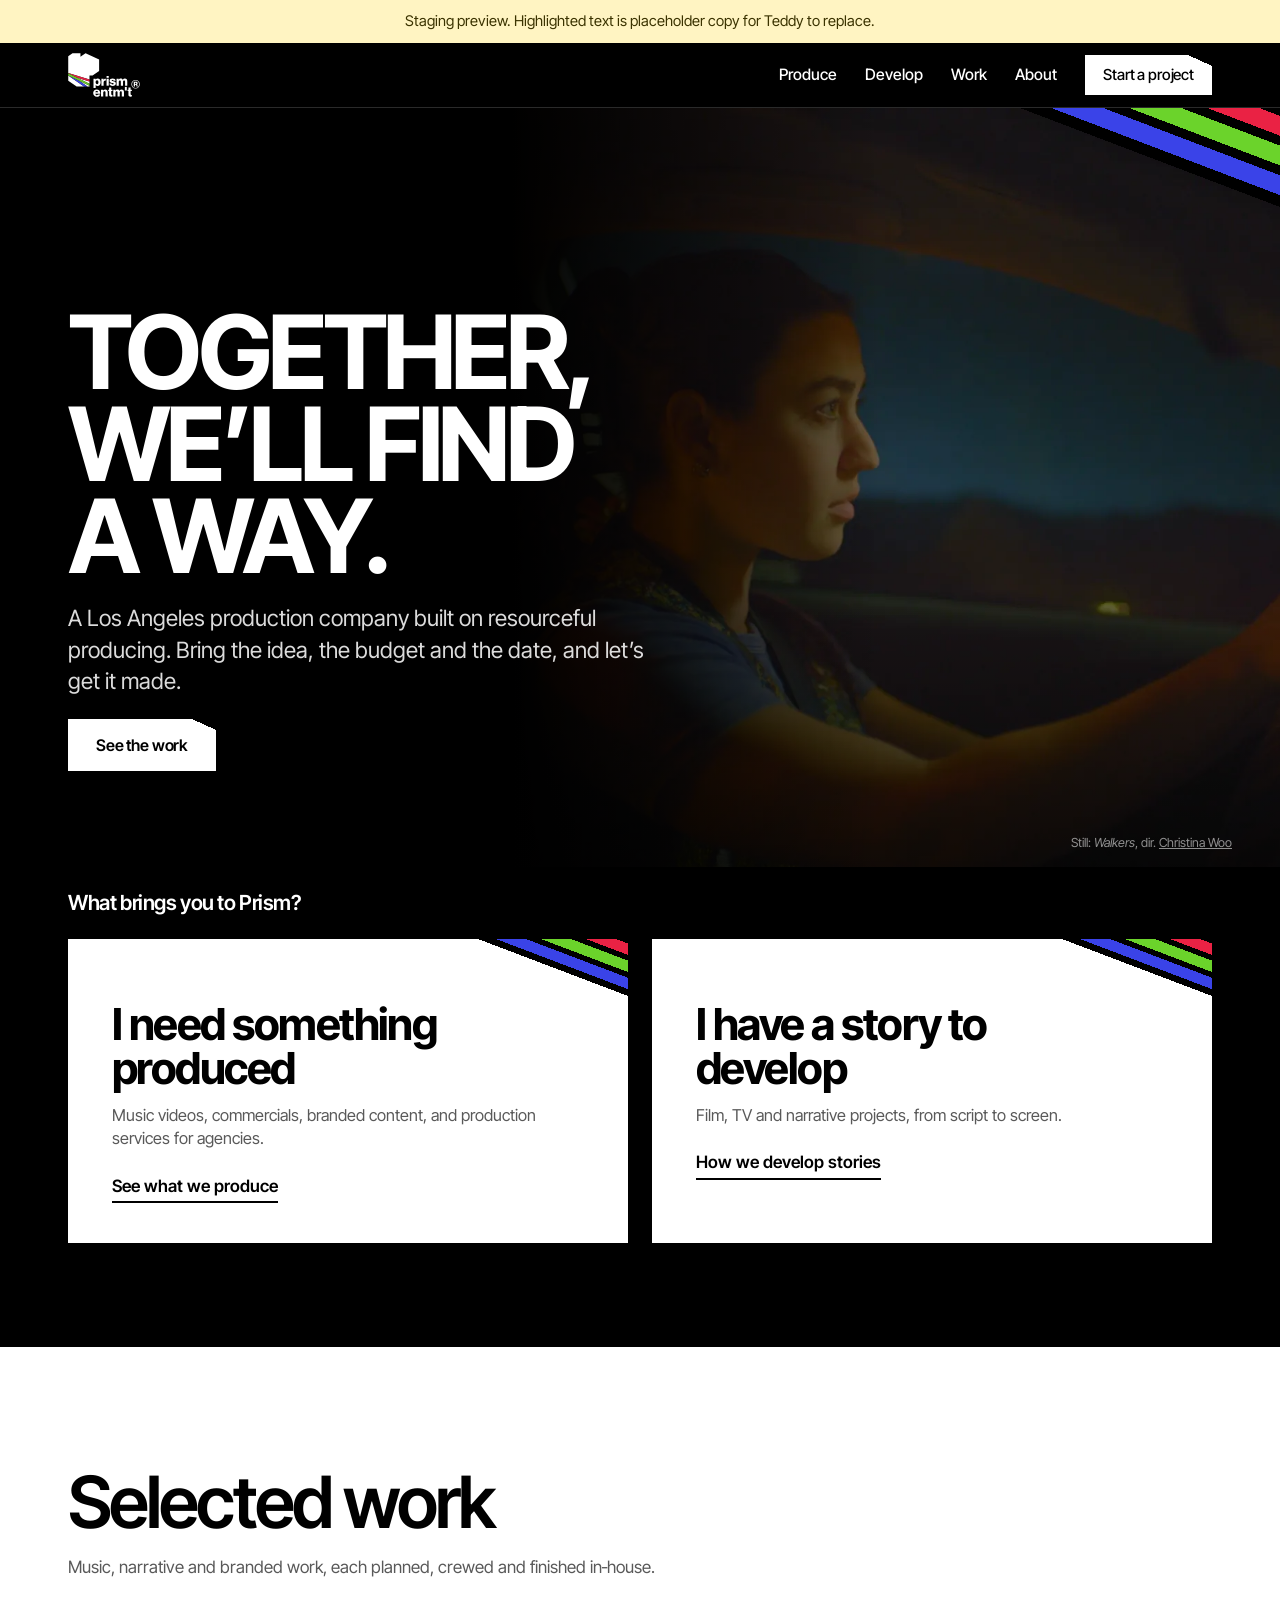
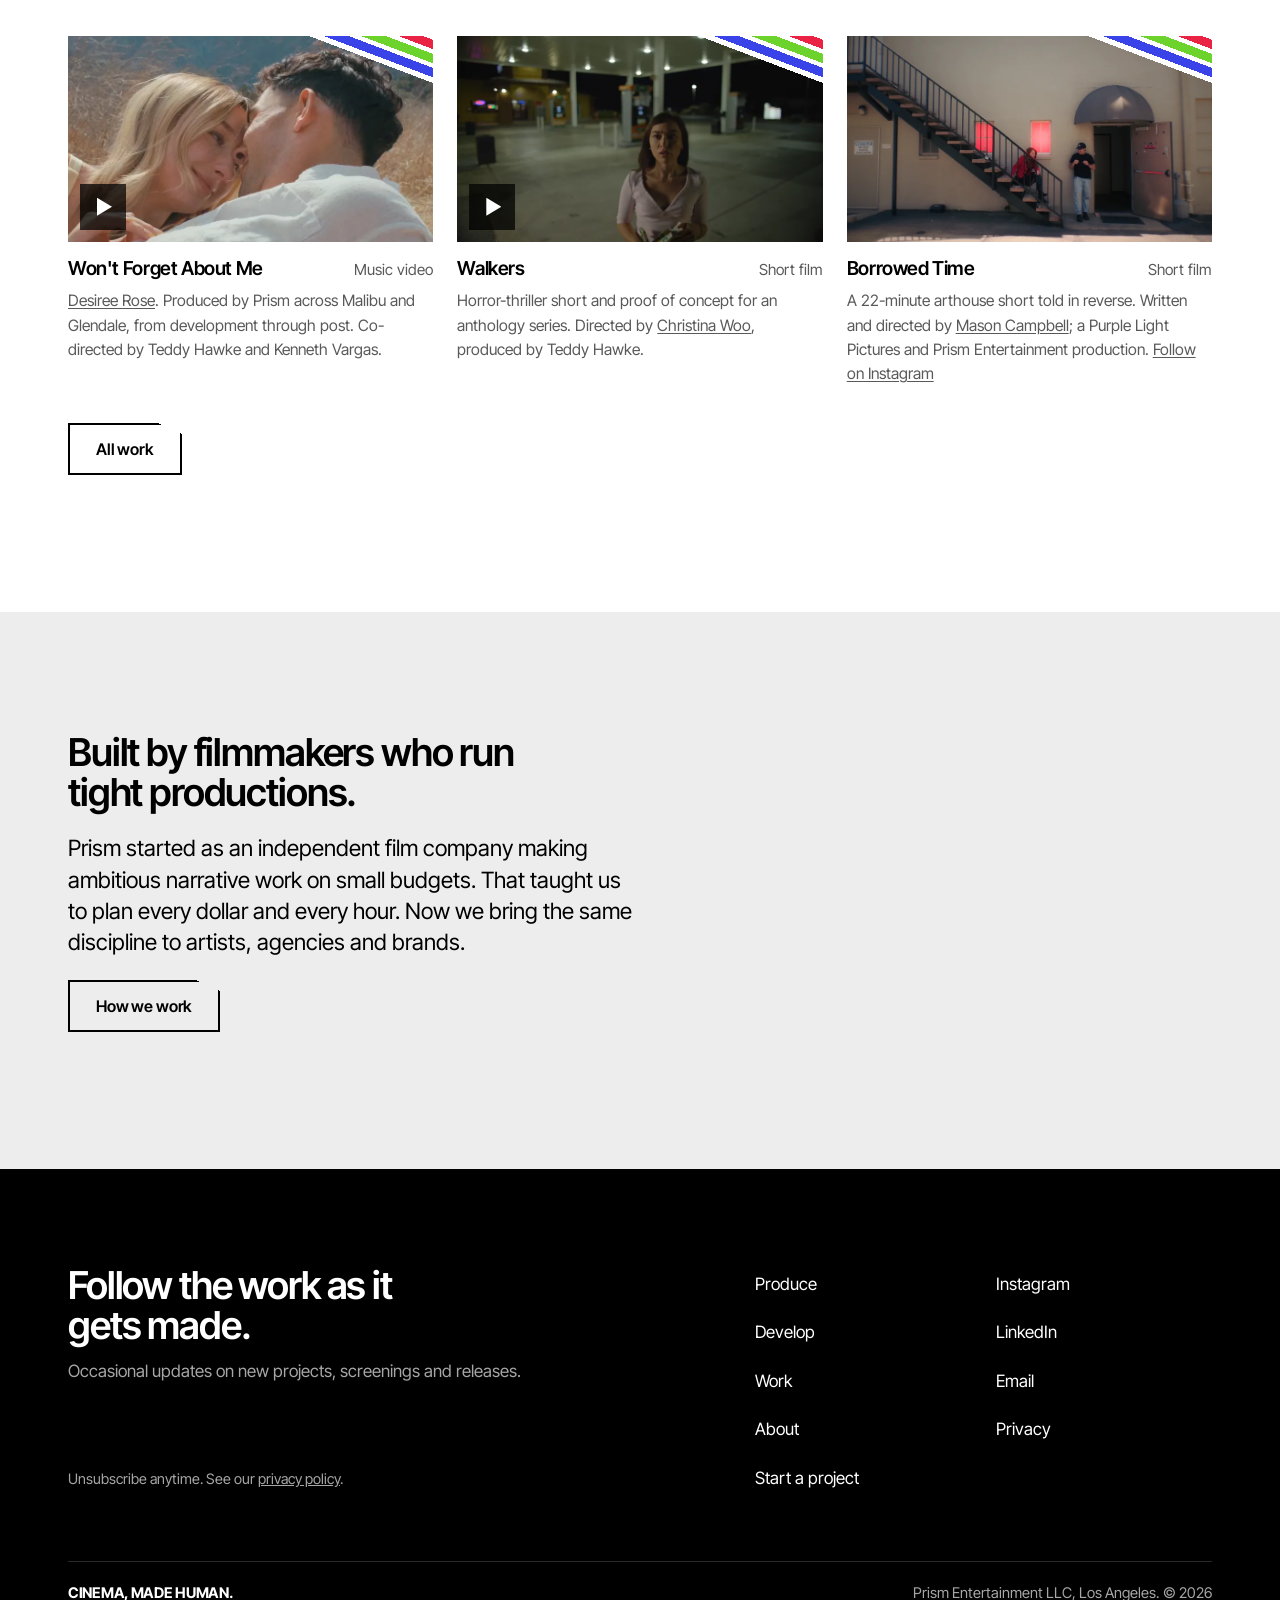
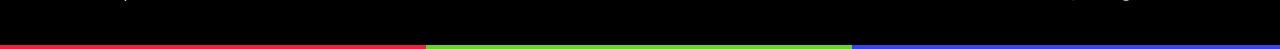
==== index.html @ 69e2661e "Develop page: partner or hire, development services, proof, partnering Two ways to work with us; Pit" ====
<!doctype html>
<html lang="en">
<head>
<meta charset="utf-8">
<meta name="viewport" content="width=device-width, initial-scale=1, viewport-fit=cover">
<title>Prism Entertainment | Production company in Los Angeles</title>
<meta name="description" content="A Los Angeles production company built on resourceful producing. Bring the idea, the budget and the date, and let&#8217;s get it made.">
<meta name="theme-color" content="#000000">
<meta property="og:title" content="Prism Entertainment | Production company in Los Angeles">
<meta property="og:description" content="A Los Angeles production company built on resourceful producing. Bring the idea, the budget and the date, and let&#8217;s get it made.">
<meta property="og:type" content="website">
<meta name="robots" content="noindex">
<link rel="preconnect" href="https://fonts.googleapis.com">
<link rel="preconnect" href="https://fonts.gstatic.com" crossorigin>
<link href="https://fonts.googleapis.com/css2?family=Inter+Tight:wght@400;500;600;700&display=swap" rel="stylesheet">
<link rel="icon" href="assets/brand/prism-badge.svg" type="image/svg+xml">
<link rel="apple-touch-icon" href="assets/brand/apple-touch-icon.png">
<link rel="stylesheet" href="assets/site.css?v=202610291229">
<script>
/* Homepage intro plays once per visit; skipped for reduced-motion users. */
try {
  if (!sessionStorage.getItem("prism-intro") && !matchMedia("(prefers-reduced-motion: reduce)").matches) {
    document.documentElement.classList.add("intro-on");
  }
} catch (e) {}
</script>

</head>
<body class="has-thumb-cta">
<div class="prism-intro" id="intro" aria-hidden="true">
  <div class="intro-stage">
    <span class="slash"></span>
    <div class="bands"><span class="r"></span><span class="g"></span><span class="b"></span></div>
    <img class="intro-logo" src="assets/brand/prism-badge.svg" alt="" width="150" height="160">
  </div>
</div>
<script>
/* How tall the bands must grow to cover this screen at the slash angle, with margin. */
(function () {
  var el = document.getElementById("intro");
  if (!el || !document.documentElement.classList.contains("intro-on")) return;
  var a = 18 * Math.PI / 180, w = innerWidth, h = innerHeight;
  var span = (w * Math.sin(a) + h * Math.cos(a)) * 1.12 + 32;
  el.style.setProperty("--fill", Math.ceil(span) + "px");
})();
</script>
<a class="skip" href="#main">Skip to content</a>
<div class="draft-note">Staging preview. Highlighted text is placeholder copy for Teddy to replace.</div>
<header class="site-header on-dark">
  <div class="wrap">
    <a class="logo" href="index.html" aria-label="Prism Entertainment home">
      <img class="logo-img" src="assets/brand/prism-lockup-on-dark.svg" alt="Prism Entertainment" width="66" height="40">
    </a>
    <nav class="nav" aria-label="Main">
      <a href="produce.html">Produce</a><a href="develop.html">Develop</a><a href="work.html">Work</a><a href="about.html">About</a>
      <a class="btn btn-solid btn-cut" href="start.html">Start a project</a>
    </nav>
    <button class="menu-btn" type="button" aria-expanded="false" aria-controls="menu">Menu</button>
  </div>
</header>
<nav class="menu" id="menu" aria-label="Mobile">
  <a href="index.html">Home</a><a href="produce.html">Produce</a><a href="develop.html">Develop</a><a href="work.html">Work</a><a href="about.html">About</a><a href="start.html">Start a project</a>
  <div class="menu-foot">Los Angeles<br><a href="mailto:teddy@prismentmt.com">teddy@prismentmt.com</a></div>
</nav>
<main id="main">

<section class="hero on-dark">
  <div class="hero-media" aria-hidden="true">
    <img src="assets/stills/walkers-driver-1600.webp" srcset="assets/stills/walkers-driver-800.webp 800w, assets/stills/walkers-driver-1600.webp 1600w" sizes="100vw" alt="" width="1600" height="1097" fetchpriority="high" decoding="async">
    <!-- Reel loop replaces the still once cut:
    <video autoplay muted loop playsinline preload="metadata" poster="assets/stills/walkers-driver-1600.webp">
      <source src="assets/reel-loop.mp4" type="video/mp4">
    </video> -->
    <span class="light"></span>
  </div>
  <div class="wrap hero-copy stack">
    <h1 class="h-xl">Together, <span class="nowrap-all">we&#8217;ll find</span> <span class="nowrap-all">a way.</span></h1>
    <p class="lede">A Los Angeles production company built on resourceful producing. Bring the idea, the budget and the date, and let&#8217;s get it made.</p>
    <div class="hero-actions">
      <a class="btn btn-solid btn-cut" href="work.html">See the work</a>
    </div>
  </div>
  <p class="hero-credit">Still: <em>Walkers</em>, dir. <a href="https://www.christinawoofilms.com/" target="_blank" rel="noopener">Christina Woo</a></p>
</section>

<section class="paths" aria-labelledby="paths-h">
  <div class="wrap">
    <h2 id="paths-h" class="h-sm" style="color:#fff;margin-bottom:24px">What brings you to Prism?</h2>
    <div class="paths-grid">
      <a class="path" href="produce.html">
        <span class="path-title">I need something produced</span>
        <span class="path-sub">Music videos, commercials, branded content, and production services for agencies.</span>
        <span class="path-go">See what we produce</span>
        <span class="light" aria-hidden="true"></span>
      </a>
      <a class="path" href="develop.html">
        <span class="path-title">I have a story to develop</span>
        <span class="path-sub">Film, TV and narrative projects, from script to screen.</span>
        <span class="path-go">How we develop stories</span>
        <span class="light" aria-hidden="true"></span>
      </a>
    </div>
  </div>
</section>

<section class="section">
  <div class="wrap">
    <div class="section-head">
      <h2 class="h-lg">Selected work</h2>
      <p class="muted">Music, narrative and branded work, each planned, crewed and finished in&#8209;house.</p>
    </div>
    <div class="work-grid three">
      <article data-kind="music">
  <div class="tile">
    <button class="tile-frame" type="button" data-video="https://www.youtube-nocookie.com/embed/kYAuOELVrbk?autoplay=1&amp;rel=0&amp;modestbranding=1&amp;playsinline=1" data-title="Won't Forget About Me, Desiree Rose" aria-label="Play Won't Forget About Me music video">
      <span class="light" aria-hidden="true"></span>
      <img src="assets/stills/wfam-field-800.webp" srcset="assets/stills/wfam-field-800.webp 800w, assets/stills/wfam-field-1600.webp 1600w" sizes="(min-width: 1000px) 400px, (min-width: 640px) 50vw, 100vw" alt="" width="800" height="432" loading="lazy" decoding="async" style="object-position:38% 45%">
      <span class="tile-play" aria-hidden="true"></span>
    </button>
    <span class="tile-meta"><h3 class="tile-title">Won't Forget About Me</h3><span class="tile-kind">Music video</span></span>
    <span class="tile-note"><a href="https://open.spotify.com/artist/6PtAGsm8OCXcw0I0sku1vT" target="_blank" rel="noopener">Desiree Rose</a>. Produced by Prism across Malibu and Glendale, from development through post. Co-directed by Teddy Hawke and Kenneth Vargas.</span>
  </div>
</article><article data-kind="narrative">
  <div class="tile">
    <button class="tile-frame" type="button" data-video="https://www.youtube-nocookie.com/embed/RRduHV5Navg?autoplay=1&amp;rel=0&amp;modestbranding=1&amp;playsinline=1" data-title="Walkers teaser" aria-label="Play the Walkers teaser">
      <span class="light" aria-hidden="true"></span>
      <img src="assets/stills/walkers-gas-station-800.webp" srcset="assets/stills/walkers-gas-station-800.webp 800w, assets/stills/walkers-gas-station-1600.webp 1600w" sizes="(min-width: 1000px) 400px, (min-width: 640px) 50vw, 100vw" alt="" width="800" height="555" loading="lazy" decoding="async" style="object-position:60% 50%">
      <span class="tile-play" aria-hidden="true"></span>
    </button>
    <span class="tile-meta"><h3 class="tile-title">Walkers</h3><span class="tile-kind">Short film</span></span>
    <span class="tile-note">Horror-thriller short and proof of concept for an anthology series. Directed by <a href="https://www.christinawoofilms.com/" target="_blank" rel="noopener">Christina Woo</a>, produced by Teddy Hawke.</span>
  </div>
</article><article data-kind="narrative">
  <div class="tile">
    <a class="tile-frame" href="https://www.instagram.com/borrowedtimemovie/" target="_blank" rel="noopener" aria-label="Borrowed Time on Instagram (opens in a new tab)">
      <span class="light" aria-hidden="true"></span>
      <img src="assets/stills/borrowed-time-stairs-wide-800.webp" srcset="assets/stills/borrowed-time-stairs-wide-800.webp 800w, assets/stills/borrowed-time-stairs-wide-1600.webp 1600w" sizes="(min-width: 1000px) 400px, (min-width: 640px) 50vw, 100vw" alt="Still from Borrowed Time: a woman in a red jacket on a fire escape stair beside a man outside a stage door" width="800" height="555" loading="lazy" decoding="async">
    </a>
    <span class="tile-meta"><h3 class="tile-title">Borrowed Time</h3><span class="tile-kind">Short film</span></span>
    <span class="tile-note">A 22-minute arthouse short told in reverse. Written and directed by <a href="https://www.imdb.com/name/nm11735726/" target="_blank" rel="noopener">Mason Campbell</a>; a Purple Light Pictures and Prism Entertainment production. <a href="https://www.instagram.com/borrowedtimemovie/" target="_blank" rel="noopener">Follow on Instagram</a></span>
  </div>
</article>
    </div>
    <p style="margin-top:36px"><a class="btn btn-cut" href="work.html">All work</a></p>
  </div>
</section>

<section class="section on-concrete">
  <div class="wrap stack">
    <h2 class="h-md" style="max-width:20ch">Built by filmmakers who run tight productions.</h2>
    <p class="lede">Prism started as an independent film company making ambitious narrative work on small budgets. That taught us to plan every dollar and every hour. Now we bring the same discipline to artists, agencies and brands.</p>
    <p><a class="btn btn-cut" href="about.html">How we work</a></p>
  </div>
</section>

</main>
<footer class="site-footer on-dark">
  <div class="wrap">
    <div class="foot-grid">
      <div class="signup">
        <h2 class="h-md">Follow the work as it gets made.</h2>
        <p>Occasional updates on new projects, screenings and releases.</p>
        <div class="signup-form"><script async src="https://subscribe-forms.beehiiv.com/v3/loader.js" data-beehiiv-form="e3834a1d-a740-4cca-9f77-6807eabdb687"></script></div>
        <a class="signup-fallback btn btn-solid btn-cut" href="https://walkers-shortfilm.beehiiv.com/" target="_blank" rel="noopener" hidden>Go to newsletter</a>
        <p class="signup-consent">Unsubscribe anytime. See our <a href="privacy.html">privacy policy</a>.</p>
      </div>
      <div class="foot-links">
        <a href="produce.html">Produce</a>
        <a href="https://www.instagram.com/prismentmt">Instagram</a>
        <a href="develop.html">Develop</a>
        <a href="https://www.linkedin.com/company/prism-entertainment-filmtv">LinkedIn</a>
        <a href="work.html">Work</a>
        <a href="mailto:teddy@prismentmt.com">Email</a>
        <a href="about.html">About</a>
        <a href="privacy.html">Privacy</a>
        <a href="start.html">Start a project</a>
      </div>
    </div>
    <div class="foot-base">
      <span class="tagline">Cinema, made human.</span>
      <span>Prism Entertainment LLC, Los Angeles. &copy; <span data-year>2026</span></span>
    </div>
  </div>
</footer>
<div class="light-line" aria-hidden="true"></div>
<div class="thumb-cta"><a class="btn btn-solid btn-cut" href="start.html">Start a project</a></div>
<dialog class="player" id="player" aria-label="Video player">
  <button class="player-close" type="button">Close</button>
  <div class="player-frame"></div>
</dialog>
<script src="assets/site.js?v=202610291229" defer></script>
<script>document.querySelectorAll("[data-year]").forEach(function(e){e.textContent=new Date().getFullYear()});</script>
<script type="text/javascript" async src="https://subscribe-forms.beehiiv.com/attribution.js"></script>
</body>
</html>
---- assets/site.css ----
/* Prism Entertainment: site styles
   Brand: Prism Brand Guide (red #ea2244, blue #3a43e8, green #6bd32b, black/white base).
   Type: Neue Haas Grotesk when licensed; Inter Tight is the stand-in until then. */

:root {
  --black: #000000;
  --white: #ffffff;
  --red: #ea2244;
  --blue: #3a43e8;
  --green: #6bd32b;
  --concrete: #ededed;
  --graphite: #595959;   /* secondary text on white: 7:1 */
  --ash: #a6a6a6;        /* secondary text on black: 8.5:1 */
  --line-dark: #2a2a2a;
  --line-light: #d4d4d4;

  --prism: linear-gradient(62deg, #ea2244 6%, #b52ad0 34%, #3a43e8 58%, #2fa7b8 76%, #6bd32b 96%);

  --font: "Neue Haas Grotesk Display Pro", "Inter Tight", "Helvetica Neue", Helvetica, Arial, sans-serif;
  --font-text: "Neue Haas Grotesk Text Pro", "Inter Tight", "Helvetica Neue", Helvetica, Arial, sans-serif;

  --gutter: clamp(16px, 5vw, 48px);
  --max: 1240px;
  --measure: 34rem;

  /* The refraction corner: the lower-left corner of a frame is sliced at the logo's stripe angle
     and filled with red, green and blue light, as in the badge. --lx sets its width; height follows the angle. */
  --lx: 120px;
  --slope: 0.38;
  --bg: var(--white); /* colour of the surface behind a cut corner */
}

*, *::before, *::after { box-sizing: border-box; }

html { -webkit-text-size-adjust: 100%; scroll-behavior: smooth; }
@media (prefers-reduced-motion: reduce) { html { scroll-behavior: auto; } }

body {
  margin: 0;
  background: var(--white);
  color: var(--black);
  font-family: var(--font-text);
  font-size: 1.0625rem;
  line-height: 1.55;
  -webkit-font-smoothing: antialiased;
  text-rendering: optimizeLegibility;
}

img, video, svg, iframe { display: block; max-width: 100%; }
a { color: inherit; }
p { margin: 0 0 1em; max-width: var(--measure); }
h1, h2, h3 { font-family: var(--font); font-weight: 600; margin: 0; letter-spacing: -0.025em; }

:focus-visible { outline: 3px solid var(--blue); outline-offset: 3px; }
.on-dark :focus-visible { outline-color: var(--white); }

.skip {
  position: absolute; left: 8px; top: -60px; z-index: 100;
  background: var(--white); color: var(--black); padding: 10px 14px; font-weight: 600;
}
.skip:focus { top: 8px; }

.wrap { width: 100%; max-width: var(--max); margin: 0 auto; padding: 0 var(--gutter); }

/* ---------- Header ---------- */

.site-header {
  position: sticky; top: 0; z-index: 40;
  background: var(--black); color: var(--white);
  border-bottom: 1px solid var(--line-dark);
}
.site-header .wrap { display: flex; align-items: center; justify-content: space-between; height: 64px; }

.logo { display: inline-flex; align-items: center; text-decoration: none; min-height: 48px; }
.logo-img { height: 44px; width: auto; }
.logo-mark {
  display: inline-flex; flex-direction: column; justify-content: center;
  background: var(--white); color: var(--black);
  padding: 7px 12px 6px 10px;
  font-family: var(--font); font-weight: 700; font-size: 0.95rem; line-height: 0.86; letter-spacing: -0.03em;
}
.logo-light { display: block; height: 3px; width: 100%; margin-top: 4px; background: linear-gradient(90deg, var(--red) 0 33%, var(--green) 33% 66%, var(--blue) 66%); }

.nav { display: none; }
.nav a { text-decoration: none; font-weight: 500; font-size: 0.98rem; padding: 8px 0; }
.nav a:hover, .nav a[aria-current="page"] { text-decoration: underline; text-underline-offset: 6px; text-decoration-thickness: 2px; }

.menu-btn {
  appearance: none; border: 0; background: transparent; color: var(--white);
  font: 600 1rem/1 var(--font); padding: 12px 0 12px 12px; min-height: 48px; cursor: pointer;
}

.menu {
  position: fixed; inset: 64px 0 0 0; z-index: 39;
  background: var(--black); color: var(--white);
  padding: 24px var(--gutter) 40px;
  display: none; flex-direction: column; gap: 4px;
  overflow-y: auto;
}
.menu.open { display: flex; }
.menu a {
  text-decoration: none; font-family: var(--font); font-weight: 600;
  font-size: clamp(2rem, 9vw, 3rem); letter-spacing: -0.03em; line-height: 1.15; padding: 6px 0;
}
.menu a[aria-current="page"] { color: var(--ash); }
.menu .menu-foot { margin-top: auto; padding-top: 32px; color: var(--ash); font-size: 1rem; }
.menu .menu-foot a { font: inherit; font-size: 1rem; padding: 0; text-decoration: underline; }

@media (min-width: 860px) {
  .nav { display: flex; align-items: center; gap: 28px; }
  .menu-btn, .menu { display: none !important; }
}

/* ---------- Buttons ---------- */

.btn {
  display: inline-flex; align-items: center; justify-content: center;
  min-height: 52px; padding: 0 26px;
  font: 600 1rem/1 var(--font); letter-spacing: -0.01em;
  text-decoration: none; border: 2px solid currentColor; cursor: pointer;
  background: transparent; color: inherit;
}
.btn-solid { background: var(--black); color: var(--white); border-color: var(--black); }
.btn-solid:hover { background: #262626; border-color: #262626; }
.on-dark .btn-solid { background: var(--white); color: var(--black); border-color: var(--white); }
.on-dark .btn-solid:hover { background: var(--concrete); border-color: var(--concrete); }
/* Buttons carry the same corner at small scale as a plain slice, no colour.
   Painted in the surface colour (--bg) rather than clipped, so the bands can sit in the cut. */
.btn-cut { position: relative; }
.btn-cut::after {
  content: ""; position: absolute; right: -2px; top: -2px; pointer-events: none;
  width: 24px; height: 11px;
  background: linear-gradient(to bottom left, var(--bg) 50%, transparent 50%);
}

.nav .btn { min-height: 40px; padding: 0 16px; font-size: 0.95rem; }

/* Mobile thumb-zone call to action */
.thumb-cta {
  position: fixed; left: 0; right: 0; bottom: 0; z-index: 30;
  padding: 10px var(--gutter) calc(10px + env(safe-area-inset-bottom));
  background: var(--black); border-top: 1px solid var(--line-dark); --bg: var(--black);
}
.thumb-cta .btn { width: 100%; }
body.has-thumb-cta { padding-bottom: calc(74px + env(safe-area-inset-bottom)); }
@media (min-width: 860px) {
  .thumb-cta { display: none; }
  body.has-thumb-cta { padding-bottom: 0; }
}

/* ---------- Sections ---------- */

.section { padding: clamp(56px, 10vw, 120px) 0; }
.on-dark { background: var(--black); color: var(--white); --bg: var(--black); }
.on-concrete { background: var(--concrete); --bg: var(--concrete); }
.muted { color: var(--graphite); }
.on-dark .muted { color: var(--ash); }

.h-xl { font-size: clamp(3rem, 14vw, 8.5rem); line-height: 0.9; letter-spacing: -0.045em; font-weight: 700; }
.h-lg { font-size: clamp(2.25rem, 8vw, 4.5rem); line-height: 0.98; letter-spacing: -0.04em; }
.h-md { font-size: clamp(1.6rem, 5vw, 2.4rem); line-height: 1.05; letter-spacing: -0.03em; }
.h-sm { font-size: 1.3rem; line-height: 1.15; letter-spacing: -0.02em; }
.lede { font-size: clamp(1.15rem, 2.6vw, 1.4rem); line-height: 1.4; max-width: 36rem; }

.stack > * + * { margin-top: 20px; }
.section-head { display: grid; gap: 16px; margin-bottom: clamp(32px, 6vw, 56px); }
/* Short intro lines under section headings run on one line when there's room, and wrap evenly on phones. */
.section-head p { max-width: none; margin: 0; text-wrap: balance; }

/* ---------- Home hero ---------- */

.hero { padding: clamp(20px, 5vw, 48px) 0 clamp(48px, 8vw, 96px); }
.hero-grid { display: grid; gap: clamp(24px, 4vw, 40px); }
.hero-window {
  position: relative; aspect-ratio: 4 / 3; width: 100%;
  --lx: clamp(120px, 30vw, 220px); background: #111 var(--prism); overflow: hidden;
}
.hero-window video { position: absolute; inset: 0; width: 100%; height: 100%; object-fit: cover; }
/* Placeholder colour until a still or the reel loop replaces it */
.hero-window .light-fill {
  position: absolute; inset: -40%;
  background: var(--prism);
}
@keyframes sweep { 0% { background-position: 120% 0, 0 0; } 60%, 100% { background-position: -60% 0, 0 0; } }
@media (prefers-reduced-motion: reduce) { .hero-window .light-fill { animation: none; } }

.hero h1 { text-transform: uppercase; }
.hero .lede { color: var(--ash); }
.hero-actions { display: flex; flex-wrap: wrap; gap: 12px; }

@media (min-width: 860px) {
  .hero-grid { grid-template-columns: 1.05fr 1fr; align-items: end; }
  .hero-window { aspect-ratio: 5 / 6; }
}

/* ---------- Refraction corner ---------- */

.light {
  position: absolute; right: 0; top: 0; z-index: 2; pointer-events: none;
  width: var(--lx); height: calc(var(--lx) * var(--slope));
  /* "to bottom left" puts the 50% line exactly on the corner's diagonal, so the bands run parallel to the slice. */
  background: linear-gradient(to bottom left,
    var(--bg) 0 4%, var(--red) 4% 14%, var(--bg) 14% 19%,
    var(--green) 19% 29%, var(--bg) 29% 34%, var(--blue) 34% 44%,
    var(--bg) 44% 50%, transparent 50%);
  transition: transform .35s cubic-bezier(.2,.8,.2,1); transform-origin: 100% 0;
}
/* Any clickable frame with a light corner: the corner grows on hover or keyboard focus. */
.path:hover .light, .path:focus-visible .light, .tile:hover .light,
.tile-frame:is(a, button):hover .light, .tile-frame:is(a, button):focus-visible .light { transform: scale(1.12); }
.tile-frame { --lx: clamp(88px, 24vw, 124px); }

/* ---------- Full-bleed hero ---------- */

.hero { position: relative; padding: 0; overflow: hidden; display: flex; align-items: flex-end;
  min-height: clamp(520px, 76svh, 920px); }
.hero-media { position: absolute; inset: 0; --lx: clamp(130px, 30vw, 260px); }
.hero-media img, .hero-media video { position: absolute; inset: 0; width: 100%; height: 100%; object-fit: cover; object-position: 42% 40%; }
.hero-media::after { content: ""; position: absolute; inset: 0; z-index: 1;
  background: linear-gradient(to top, rgba(0,0,0,.94) 0%, rgba(0,0,0,.62) 32%, rgba(0,0,0,0) 60%); }
.hero-media .light { z-index: 2; }
.hero-copy { position: relative; z-index: 3; padding-top: 30svh; padding-bottom: clamp(32px, 8vw, 96px); }
.hero-copy .h-xl { max-width: 10ch; font-size: clamp(3rem, 15vw, 8rem); }
@media (min-width: 860px) { .nowrap { white-space: nowrap; } }
.hero .hero-copy .lede { color: rgba(255,255,255,.86); }
.hero-credit { position: absolute; z-index: 3; right: var(--gutter); bottom: 14px; margin: 0;
  font-size: 0.78rem; color: rgba(255,255,255,.55); }
@media (min-width: 860px) {
  /* Desktop: the picture sits on the right; the copy sits on black to its left. */
  .hero-media { left: 40%; }
  .hero-media::after { background:
    linear-gradient(to right, rgba(0,0,0,1) 0%, rgba(0,0,0,.55) 22%, rgba(0,0,0,0) 48%),
    linear-gradient(to top, rgba(0,0,0,.6) 0%, rgba(0,0,0,0) 35%); }
  .hero-media img { object-position: 50% 40%; }
  .hero-copy { padding-top: 22vh; }
  .hero-copy .h-xl { font-size: clamp(4rem, 8vw, 8rem); max-width: 10ch; }
}

/* ---------- Two paths ---------- */

.paths { --bg: var(--black); background: var(--black); padding: clamp(8px, 2vw, 24px) 0 clamp(56px, 9vw, 104px); }
.paths-grid { display: grid; gap: 18px; }
.path {
  position: relative; display: block; text-decoration: none;
  background: var(--white); color: var(--black);
  padding: clamp(28px, 6vw, 48px) clamp(22px, 5vw, 44px) clamp(26px, 5vw, 40px);
  min-height: 44px;
}
.path { --lx: clamp(104px, 28vw, 150px); padding-top: calc(var(--lx) * var(--slope) + 6px); }
.path .path-title { display: block; font-family: var(--font); font-weight: 700; font-size: clamp(1.75rem, 6.4vw, 2.75rem); line-height: 1; letter-spacing: -0.035em; max-width: 14ch; }
.path .path-sub { display: block; margin-top: 14px; color: var(--graphite); font-size: 1.02rem; line-height: 1.45; max-width: 28rem; }
.path .path-go { display: inline-block; margin-top: 22px; font-weight: 600; border-bottom: 2px solid var(--black); padding-bottom: 2px; }
.path:hover .path-go { border-bottom-color: var(--red); }
.path:nth-child(2):hover .path-go { border-bottom-color: var(--blue); }
.path:active { transform: translateY(1px); }
@media (min-width: 760px) { .paths-grid { grid-template-columns: 1fr 1fr; gap: 24px; } }

/* ---------- Work tiles ---------- */

.work-grid { display: grid; gap: clamp(28px, 4vw, 40px) 24px; }
@media (min-width: 640px) { .work-grid { grid-template-columns: 1fr 1fr; } }
@media (min-width: 1000px) { .work-grid.three { grid-template-columns: repeat(3, 1fr); } }

.tile { display: block; text-decoration: none; color: inherit; }
.tile-frame {
  display: block; position: relative; aspect-ratio: 16 / 9; overflow: hidden; background: #1a1a1a;
}
.tile-frame.vertical { aspect-ratio: 9 / 16; max-height: 70vh; }
.tile-frame img { position: absolute; inset: 0; width: 100%; height: 100%; object-fit: cover; }
.tile-frame .poster {
  position: absolute; inset: 0;
  display: flex; align-items: flex-end; padding: 16px;
  color: var(--white); font-family: var(--font); font-weight: 700; font-size: clamp(1.5rem, 5vw, 2rem); letter-spacing: -0.03em; line-height: 1;
}
.poster.p1 { background: linear-gradient(160deg, #2b0710, #ea2244 140%); }
.poster.p2 { background: linear-gradient(200deg, #070a2b, #3a43e8 150%); }
.poster.p3 { background: linear-gradient(140deg, #0b1a05, #6bd32b 170%); }
button.tile-frame { appearance: none; border: 0; padding: 0; width: 100%; cursor: pointer; font: inherit; color: inherit; text-align: left; }
.tile-frame .poster { z-index: 0; }
.tile-frame img { z-index: 1; }
.tile-play {
  position: absolute; left: 12px; bottom: 12px; z-index: 3; width: 46px; height: 46px;
  background: rgba(0,0,0,.72); transition: background .2s;
}
.tile-play::after {
  content: ""; position: absolute; left: 17px; top: 14px; width: 15px; height: 18px;
  background: var(--white); clip-path: polygon(0 0, 100% 50%, 0 100%);
}
button.tile-frame:hover .tile-play, button.tile-frame:focus-visible .tile-play { background: var(--black); }
.tile-meta { display: flex; justify-content: space-between; gap: 12px; align-items: baseline; margin-top: 12px; }
.tile-title { font-family: var(--font); font-weight: 600; font-size: 1.2rem; letter-spacing: -0.02em; }
.tile-kind { color: var(--graphite); font-size: 0.95rem; white-space: nowrap; }
.on-dark .tile-kind { color: var(--ash); }
.tile-note { display: block; margin-top: 6px; color: var(--graphite); font-size: 0.98rem; }
.on-dark .tile-note { color: var(--ash); }
button.tile { appearance: none; border: 0; padding: 0; background: none; text-align: left; font: inherit; width: 100%; cursor: pointer; }

.filters { display: flex; flex-wrap: wrap; gap: 8px; margin-bottom: 32px; }
.chip {
  appearance: none; border: 1.5px solid var(--black); background: var(--white); color: var(--black);
  min-height: 44px; padding: 0 18px; font: 500 0.98rem/1 var(--font); cursor: pointer;
}
.chip[aria-pressed="true"] { background: var(--black); color: var(--white); }

.verticals-wrap { grid-column: 1 / -1; }
.verticals-label { color: var(--graphite); font-size: 0.98rem; margin: 8px 0 12px; }
.verticals { display: grid; grid-template-columns: repeat(3, 1fr); gap: 10px; max-width: 560px; }
.verticals .tile-frame.vertical { max-height: none; }
.verticals .tile-play { left: 8px; bottom: 8px; width: 38px; height: 38px; }
.verticals .tile-play::after { left: 14px; top: 11px; width: 12px; height: 16px; }
.text-link { appearance: none; border: 0; background: none; padding: 0; font: inherit; color: inherit; text-decoration: underline; cursor: pointer; }
.slate-links { display: inline-flex; gap: 6px 18px; flex-wrap: wrap; justify-content: flex-end; }
@media (max-width: 759px) { .slate-links { justify-content: flex-start; } }

/* Video lightbox */
.player { border: 0; padding: 0; background: transparent; width: min(1100px, 100vw); max-width: 100vw; }
.player::backdrop { background: rgba(0,0,0,0.92); }
.player-frame { position: relative; aspect-ratio: 16 / 9; background: #000; }
.player-frame.vertical { aspect-ratio: 9 / 16; height: min(82vh, 900px); width: auto; margin: 0 auto; }
.player-frame iframe, .player-frame video { position: absolute; inset: 0; width: 100%; height: 100%; border: 0; background: #000; }
.player-close {
  display: block; margin: 0 0 10px auto; min-height: 44px; padding: 0 16px;
  background: var(--white); color: var(--black); border: 0; font: 600 1rem var(--font); cursor: pointer;
}

/* ---------- Services ---------- */

.service { padding: clamp(40px, 7vw, 72px) 0; border-top: 1px solid var(--line-light); scroll-margin-top: 80px; }
.service:first-of-type { border-top: 0; }
.service-grid { display: grid; gap: 24px; }
@media (min-width: 860px) { .service-grid { grid-template-columns: 1fr 1fr; gap: 48px; } }
.service .for { color: var(--graphite); font-size: 1rem; margin-top: 10px; }
.includes { list-style: none; margin: 0; padding: 0; border-top: 1px solid var(--black); }
.includes li { padding: 13px 0; border-bottom: 1px solid var(--line-light); }
.price { margin-top: 18px; font-family: var(--font); font-weight: 600; font-size: 1.15rem; }
.price .muted { font-weight: 400; font-size: 1rem; }

.steps { list-style: none; margin: 0; padding: 0; display: grid; gap: 0; counter-reset: step; }
.steps li { counter-increment: step; display: grid; grid-template-columns: 48px 1fr; gap: 8px; padding: 20px 0; border-top: 1px solid var(--line-dark); }
.steps li::before { content: counter(step); font-family: var(--font); font-weight: 600; font-size: 1.1rem; color: var(--ash); }
.steps h3 { font-size: 1.2rem; margin-bottom: 6px; }
.steps p { margin: 0; color: var(--ash); }
@media (min-width: 860px) { .steps { grid-template-columns: repeat(4, 1fr); gap: 24px; } .steps li { grid-template-columns: 1fr; } }

/* ---------- Page intro ---------- */

.intro { padding: clamp(48px, 10vw, 112px) 0 clamp(40px, 7vw, 72px); }
.intro .h-lg { max-width: 15ch; }
.intro .lede { margin-top: 20px; }
.intro-band { height: 6px; background: var(--prism); }

/* ---------- About principles ---------- */

.principles { display: grid; gap: 0; border-top: 1px solid var(--black); }
.principle { padding: 22px 0; border-bottom: 1px solid var(--line-light); display: grid; gap: 8px; }
.principle p { margin: 0; color: var(--graphite); }
@media (min-width: 860px) { .principles { grid-template-columns: repeat(3, 1fr); gap: 32px; border-top: 0; } .principle { border-top: 1px solid var(--black); border-bottom: 0; } }

/* ---------- Slate ---------- */

.slate { display: grid; gap: 0; border-top: 1px solid var(--black); }
.slate-item { display: grid; gap: 8px; padding: 24px 0; border-bottom: 1px solid var(--line-light); }
.slate-item .status { color: var(--graphite); font-size: 0.98rem; white-space: nowrap; }
@media (min-width: 760px) {
  /* Same three columns in every row so descriptions line up. */
  .slate-item { grid-template-columns: minmax(0, 3fr) minmax(0, 6fr) minmax(0, 3fr); align-items: baseline; gap: 32px; }
  .slate-item > :last-child { justify-self: end; text-align: right; }
}
.slate-item p { margin: 0; }

/* ---------- Form ---------- */

.form { display: grid; gap: 26px; max-width: 40rem; }
.field { display: grid; gap: 8px; }
.field label, .field legend { font-family: var(--font); font-weight: 600; font-size: 1.05rem; padding: 0; }
.field .hint { color: var(--graphite); font-size: 0.95rem; margin: -4px 0 0; }
fieldset.field { border: 0; margin: 0; padding: 0; }
.input, .select, .textarea {
  width: 100%; min-height: 52px; padding: 12px 14px;
  font: 400 1rem/1.4 var(--font-text); /* 16px stops iOS zoom on focus */
  color: var(--black); background: var(--white);
  border: 1.5px solid var(--black); border-radius: 0;
  -webkit-appearance: none; appearance: none;
}
.select { background-image: linear-gradient(45deg, transparent 50%, var(--black) 50%), linear-gradient(135deg, var(--black) 50%, transparent 50%); background-position: calc(100% - 22px) 52%, calc(100% - 16px) 52%; background-size: 6px 6px; background-repeat: no-repeat; padding-right: 40px; }
.textarea { min-height: 130px; resize: vertical; }
.input:focus, .select:focus, .textarea:focus { outline: 3px solid var(--blue); outline-offset: 0; }
.input[aria-invalid="true"], .select[aria-invalid="true"] { border-color: var(--red); }
.error { color: #b3132f; font-size: 0.95rem; margin: 0; }
.choices { display: flex; flex-wrap: wrap; gap: 8px; }
.choice { position: relative; }
.choice input { position: absolute; opacity: 0; width: 1px; height: 1px; }
.choice span {
  display: inline-flex; align-items: center; min-height: 48px; padding: 0 16px;
  border: 1.5px solid var(--black); font-weight: 500; cursor: pointer; background: var(--white);
}
.choice input:checked + span { background: var(--black); color: var(--white); }
.choice input:focus-visible + span { outline: 3px solid var(--blue); outline-offset: 2px; }
.two-up { display: grid; gap: 26px; }
@media (min-width: 640px) { .two-up { grid-template-columns: 1fr 1fr; } }
.form-note { color: var(--graphite); font-size: 0.95rem; }
.form-done { padding: 28px; background: var(--concrete); }
.form-done[hidden] { display: none; }

/* ---------- Prose (privacy) ---------- */

.prose { max-width: 40rem; }
.prose h2 { font-size: 1.4rem; margin: 2em 0 0.5em; }
.prose ul { padding-left: 1.2em; margin: 0 0 1em; }
.prose li { margin-bottom: 0.4em; }

/* ---------- Footer ---------- */

.site-footer { background: var(--black); color: var(--white); padding: clamp(56px, 9vw, 96px) 0 40px; }
.foot-grid { display: grid; gap: 48px; }
.signup .h-md { max-width: 16ch; }
.signup p { color: var(--ash); margin-top: 12px; }
.signup-form { margin-top: 20px; max-width: 480px; min-height: 52px; }
.signup-consent { color: var(--ash); font-size: 0.9rem; margin-top: 10px; }
.foot-links { display: grid; grid-template-columns: 1fr 1fr; gap: 10px 24px; align-content: start; }
.foot-links a { text-decoration: none; padding: 6px 0; display: inline-block; }
.foot-links a:hover { text-decoration: underline; }
.foot-base { margin-top: 56px; padding-top: 20px; border-top: 1px solid var(--line-dark); display: flex; flex-wrap: wrap; justify-content: space-between; gap: 12px; color: var(--ash); font-size: 0.92rem; }
.foot-base a { color: var(--ash); }
.tagline { text-transform: uppercase; font-family: var(--font); font-weight: 700; letter-spacing: -0.02em; color: var(--white); }
@media (min-width: 860px) { .foot-grid { grid-template-columns: 1.4fr 1fr; } }

.light-line { height: 4px; background: linear-gradient(90deg, var(--red) 0 33.3%, var(--green) 33.3% 66.6%, var(--blue) 66.6%); }

/* Staging marker: remove before launch */
.draft-note { background: #fff4c2; color: #3b3300; font-size: 0.92rem; padding: 10px var(--gutter); text-align: center; }
.todo { background: #fff4c2; padding: 0 3px; }

/* Spam trap field, hidden from people */
.trap { position: absolute; left: -9999px; width: 1px; height: 1px; overflow: hidden; }

/* ---------- Homepage intro: a white slash through the badge becomes RGB bands that fill the screen ---------- */

.prism-intro { display: none; }
html.intro-on .prism-intro {
  display: block; position: fixed; inset: 0; z-index: 200;
  background: var(--black); overflow: hidden; cursor: pointer;
  --angle: 18deg;
  animation: intro-out 0.38s cubic-bezier(.7,0,.25,1) 1.12s forwards;
}
html.intro-on body { overflow: hidden; }
.intro-stage { position: absolute; left: 50%; top: 46%; width: 0; height: 0; }

.intro-logo {
  position: absolute; left: 0; top: 0; z-index: 3;
  width: clamp(96px, 26vw, 150px); max-width: none; height: auto;
  transform: translate(-50%, -50%) scale(0.92); opacity: 0;
  animation: intro-logo 0.22s cubic-bezier(.2,.8,.2,1) 0.02s forwards;
}

/* The white slash: its right end sits on the badge; it draws in from off-screen top left. */
.slash {
  position: absolute; right: 0; top: -2px; z-index: 2;
  width: 120vmax; height: 4px; background: #fff;
  box-shadow: 0 0 14px 2px rgba(255,255,255,0.6);
  transform-origin: 100% 50%; transform: rotate(var(--angle));
  clip-path: inset(0 100% 0 0);
  animation:
    slash 0.24s cubic-bezier(.6,0,.3,1) 0.14s forwards,
    slash-out 0.26s cubic-bezier(.5,0,.3,1) 0.5s forwards;
}

/* The bands: three stacked stripes centred on the slash line.
   They shoot out of the badge, then widen until they cover the screen (height set by the inline script). */
.bands {
  position: absolute; left: 0; top: 0; z-index: 1;
  width: 300vmax; height: 12px;
  display: flex; flex-direction: column;
  transform: translate(-50%, -50%) rotate(var(--angle));
  clip-path: inset(0 50% 0 50%);
  animation:
    bands-shoot 0.2s cubic-bezier(.3,.6,.3,1) 0.36s forwards,
    bands-widen 0.5s cubic-bezier(.6,0,.2,1) 0.52s forwards;
}
.bands span { flex: 1; }
.bands .r { background: var(--red); }
.bands .g { background: var(--green); }
.bands .b { background: var(--blue); }
@media (min-width: 860px) { .bands { height: 18px; } }

@keyframes intro-logo { to { opacity: 1; transform: translate(-50%, -50%) scale(1); } }
@keyframes slash { to { clip-path: inset(0 0 0 0); } }
/* The light pulls through into the badge as the colours open up. */
@keyframes slash-out { from { clip-path: inset(0 0 0 0); opacity: 1; } to { clip-path: inset(0 0 0 100%); opacity: 0; } }
@keyframes bands-shoot { from { clip-path: inset(0 50% 0 50%); } to { clip-path: inset(0 0 0 50%); } }
@keyframes bands-widen { from { clip-path: inset(0 0 0 50%); } to { height: var(--fill, 300vmax); clip-path: inset(0 0 0 0); } }
@keyframes intro-out { from { clip-path: inset(0 0 0 0); } to { clip-path: inset(0 0 100% 0); visibility: hidden; } }

@media (prefers-reduced-motion: reduce) { html.intro-on .prism-intro { display: none; } html.intro-on body { overflow: auto; } }

/* Phone call-to-action bar: white button on black, like the header, so its light corner reads. */
.thumb-cta .btn-solid { background: var(--white); color: var(--black); border-color: var(--white); }
.thumb-cta .btn-solid:hover { background: var(--concrete); border-color: var(--concrete); }

/* Keep placeholder titles clear of the play button */
button.tile-frame .poster { padding-bottom: 72px; }
.nowrap-all { white-space: nowrap; }
.hero-copy .h-xl { max-width: 8ch; }
a.tile-frame { color: inherit; text-decoration: none; }

/* ---------- Vertical promo ---------- */
.work-group[hidden] { display: none; }
.promo-group { margin-top: clamp(56px, 9vw, 96px); }
.promo-head { margin-bottom: 24px; }
.promo-grid { display: grid; grid-template-columns: repeat(2, 1fr); gap: 28px 14px; align-items: start; }
@media (min-width: 760px) { .promo-grid { grid-template-columns: repeat(3, 1fr); gap: 36px 24px; } }
@media (min-width: 1100px) { .promo-grid { grid-template-columns: repeat(4, 1fr); } }
article.promo[hidden] { display: none; }
.promo .tile-frame.vertical { aspect-ratio: 9 / 16; max-height: none; --lx: clamp(64px, 16vw, 96px); }
.promo img { position: absolute; inset: 0; width: 100%; height: 100%; object-fit: cover; }
.promo .yt-thumb { z-index: 1; }

/* The open/close control on each card: a plus that turns into a cross. */
.promo-toggle { position: absolute; left: 10px; bottom: 10px; z-index: 3; width: 44px; height: 44px; background: rgba(0,0,0,.72); transition: background .2s; }
.promo-toggle::before, .promo-toggle::after { content: ""; position: absolute; left: 13px; top: 21px; width: 18px; height: 2px; background: var(--white); transition: transform .25s cubic-bezier(.2,.8,.2,1); }
.promo-toggle::after { transform: rotate(90deg); }
.promo-card:hover .promo-toggle, .promo-card:focus-visible .promo-toggle { background: var(--black); }
.promo-card[aria-expanded="true"] .promo-toggle::before { transform: rotate(45deg); }
.promo-card[aria-expanded="true"] .promo-toggle::after { transform: rotate(135deg); }

.promo-title { display: block; margin-top: 10px; font-family: var(--font); font-weight: 600; font-size: 1.05rem; letter-spacing: -0.01em; line-height: 1.25; }
.promo-sub { display: block; color: var(--graphite); font-size: 0.92rem; line-height: 1.35; margin-top: 2px; }

.promo-list { list-style: none; margin: 14px 0 0; padding: 0; display: grid; grid-template-columns: repeat(3, 1fr); gap: 8px;
  animation: promo-open .28s cubic-bezier(.2,.8,.2,1); }
.promo-list[hidden] { display: none; }
@keyframes promo-open { from { opacity: 0; transform: translateY(-6px); } to { opacity: 1; transform: none; } }
@media (prefers-reduced-motion: reduce) { .promo-list { animation: none; } }
.promo-clip { appearance: none; border: 0; background: none; padding: 0; width: 100%; cursor: pointer; font: inherit; color: inherit; text-align: left; }
.promo-clip-frame { display: block; position: relative; aspect-ratio: 9 / 16; overflow: hidden; background: #1a1a1a; }
.promo-clip .tile-play { left: 4px; bottom: 4px; width: 26px; height: 26px; }
.promo-clip .tile-play::after { left: 9px; top: 7px; width: 9px; height: 12px; }
.promo-clip:hover .tile-play, .promo-clip:focus-visible .tile-play { background: var(--black); }
.promo-clip-label { display: block; margin-top: 4px; font-size: 0.76rem; color: var(--graphite); white-space: nowrap; }

.visually-hidden { position: absolute; width: 1px; height: 1px; overflow: hidden; clip: rect(0 0 0 0); white-space: nowrap; }
.verticals .tile-frame img { position: absolute; inset: 0; width: 100%; height: 100%; object-fit: cover; }
.tile-note a, .promo-sub a, .verticals-label a { color: inherit; text-underline-offset: 2px; }
.slate-item p a, .includes a { color: inherit; text-underline-offset: 2px; }
.promo .tile-frame > .tile-play { left: 10px; bottom: 10px; width: 44px; height: 44px; }
.promo .tile-frame > .tile-play::after { left: 16px; top: 13px; width: 14px; height: 18px; }

/* ---------- About: founder ---------- */
/* Phones: photo and name side by side, bio and credits full width below.
   Desktop: photo in its own column beside everything else. */
.founder { display: grid; grid-template-columns: 128px minmax(0, 1fr); gap: 24px 18px; align-items: center; }
.founder-photo { position: relative; margin: 0; width: 100%; aspect-ratio: 4 / 5; overflow: hidden; --lx: 56px; background: #1a1a1a; }
.founder-photo img { width: 100%; height: 100%; object-fit: cover; }
.founder-name .h-md { font-size: clamp(1.5rem, 6.5vw, 2.4rem); }
.founder-role { margin: 6px 0 0; font-size: clamp(0.84rem, 3.9vw, 1rem); line-height: 1.4; }
@media (min-width: 860px) { .founder-role { font-size: 1.0625rem; } }
.founder-text, .founder-credits { grid-column: 1 / -1; }
.founder-credits .h-sm { margin-bottom: 12px; }
.founder-credits .includes li { padding: 12px 0; }
@media (min-width: 860px) {
  .founder { grid-template-columns: 300px minmax(0, 1fr); gap: 28px 56px; align-items: start; }
  .founder-photo { grid-row: 1 / span 3; --lx: 92px; }
  .founder-name, .founder-text, .founder-credits { grid-column: 2; }
}

/* Closing call to action: headline and line beneath run as wide as the screen allows. */
.cta-band .h-lg { max-width: none; text-wrap: balance; }
.cta-band .lede { max-width: none; text-wrap: balance; }
@media (max-width: 349px) {
  .founder { grid-template-columns: 104px minmax(0, 1fr); }
  .founder-role .nowrap-all { white-space: normal; }
}

/* Produce page: example list and proof line inside a package */
.examples-label { margin: 18px 0 6px; font-family: var(--font); font-weight: 600; }
.examples { margin: 0; padding-left: 1.1em; max-width: var(--measure); }
.examples li { margin-bottom: 4px; }
.proof-line { margin-top: 16px; color: var(--graphite); }
.proof-line a { color: var(--black); }


.signup-fallback { margin-top: 20px; }
.signup-fallback[hidden] { display: none; }
/* Produce headline: break only between phrases, never inside one. */
.intro .produce-h { max-width: none; }

/* ---------- Produce intro: headline + mosaic of frames ---------- */
.produce-intro-grid { display: grid; gap: 32px; align-items: center; }
.mosaic { position: relative; display: grid; grid-template-columns: repeat(4, 1fr); gap: 6px; }
.mosaic-tile { position: relative; display: block; aspect-ratio: 1; overflow: hidden; background: #161616 center / cover no-repeat; }
.mosaic-tile img, .mosaic-tile video { position: absolute; inset: 0; width: 100%; height: 100%; object-fit: cover; transition: transform .5s cubic-bezier(.2,.8,.2,1), filter .3s; }
.mosaic:hover .mosaic-tile video { filter: brightness(.75); }
.mosaic .mosaic-tile:hover video { transform: scale(1.06); filter: none; }
/* Sheen: a band of light sweeps across one tile at a time (picked at random by site.js). */
.mosaic-tile::after {
  content: ""; position: absolute; inset: 0; z-index: 2; pointer-events: none;
  background: linear-gradient(115deg, transparent 30%, rgba(255,255,255,.12) 42%, rgba(255,255,255,.55) 50%, rgba(255,255,255,.12) 58%, transparent 70%);
  transform: translateX(-120%);
}
.mosaic-tile.shine::after { animation: tile-sheen 1.1s cubic-bezier(.4,0,.2,1); }
@keyframes tile-sheen { from { transform: translateX(-120%); } to { transform: translateX(120%); } }
@media (min-width: 900px) {
  .produce-intro-grid { grid-template-columns: minmax(0, 1.25fr) minmax(0, 1fr); gap: 48px; }
  .produce-intro .produce-h { font-size: clamp(2.6rem, 4.6vw, 4.4rem); }
}
@media (prefers-reduced-motion: reduce) { .mosaic-tile::after { display: none; } .mosaic-tile video { display: none; } .mosaic-tile:has(video) { background-size: cover; } }

.proof-line .proof-link { color: var(--black); margin-left: 6px; }
.tile-note .text-link { color: inherit; }

/* Client tiles on Work that open a list of widescreen videos */
.tile .promo-list.wide { grid-template-columns: repeat(2, 1fr); gap: 10px; margin-top: 14px; }
.promo-list.wide .promo-clip-frame { aspect-ratio: 16 / 9; }
.promo-list.wide .promo-clip-frame img { position: absolute; inset: 0; width: 100%; height: 100%; object-fit: cover; }
.promo-list.wide .poster { font-size: 0.95rem; padding: 10px; padding-bottom: 40px; }
.promo-list.wide .promo-clip-label { font-size: 0.85rem; white-space: normal; }
.tile .promo-card { cursor: pointer; }
.tile .promo-card .promo-toggle { left: 12px; bottom: 12px; }
.promo-clip-frame .poster { position: absolute; inset: 0; display: flex; align-items: flex-end; padding: 10px 10px 40px; color: var(--white); font-family: var(--font); font-weight: 700; font-size: 1rem; letter-spacing: -0.02em; line-height: 1.05; }
/* Longer kind labels wrap and stay right-aligned instead of crowding the title */
.tile-kind { text-align: right; }
@media (max-width: 480px) { .tile-meta { flex-wrap: wrap; } .tile-kind { white-space: normal; text-align: left; flex-basis: 100%; margin-top: -4px; } }
.hero-credit a { color: inherit; }

/* ---------- Develop: two ways, services, package ---------- */
.ways { display: grid; gap: 0; border-top: 1px solid var(--black); }
.way { padding: 24px 0; border-bottom: 1px solid var(--line-light); }
.way p { margin: 12px 0 0; }
@media (min-width: 860px) { .ways { grid-template-columns: 1fr 1fr; gap: 48px; border-top: 0; } .way { border-top: 1px solid var(--black); border-bottom: 0; } }
.services-head { padding-bottom: 0; }
.services-head .section-head { margin-bottom: 0; }
.package { display: grid; gap: 20px; align-items: end; }
.package-band .price { color: var(--white); }
.package-band .price .muted { color: var(--ash); }
@media (min-width: 860px) { .package { grid-template-columns: 1fr 1fr; gap: 48px; } }
.deck-sample a[hidden] { display: none; }
.services-head + .service { border-top: 0; padding-top: clamp(24px, 4vw, 40px); }
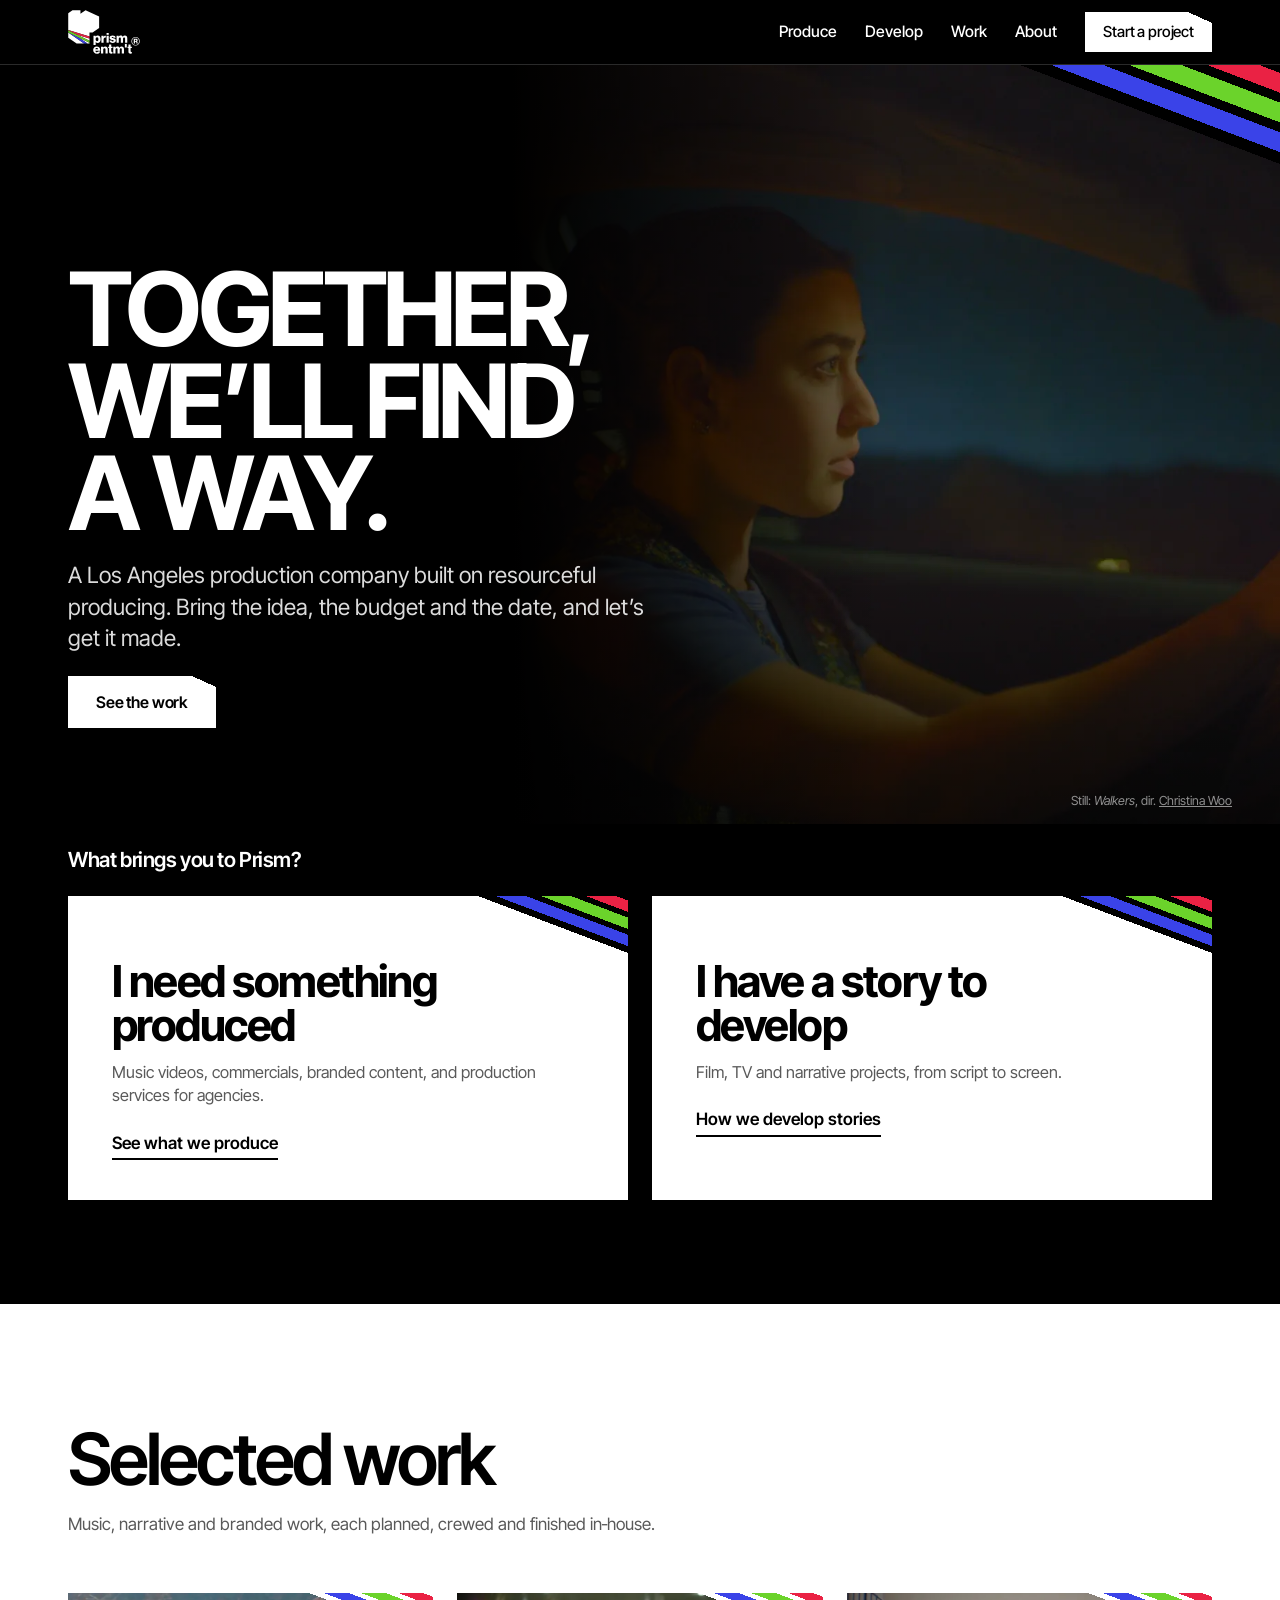
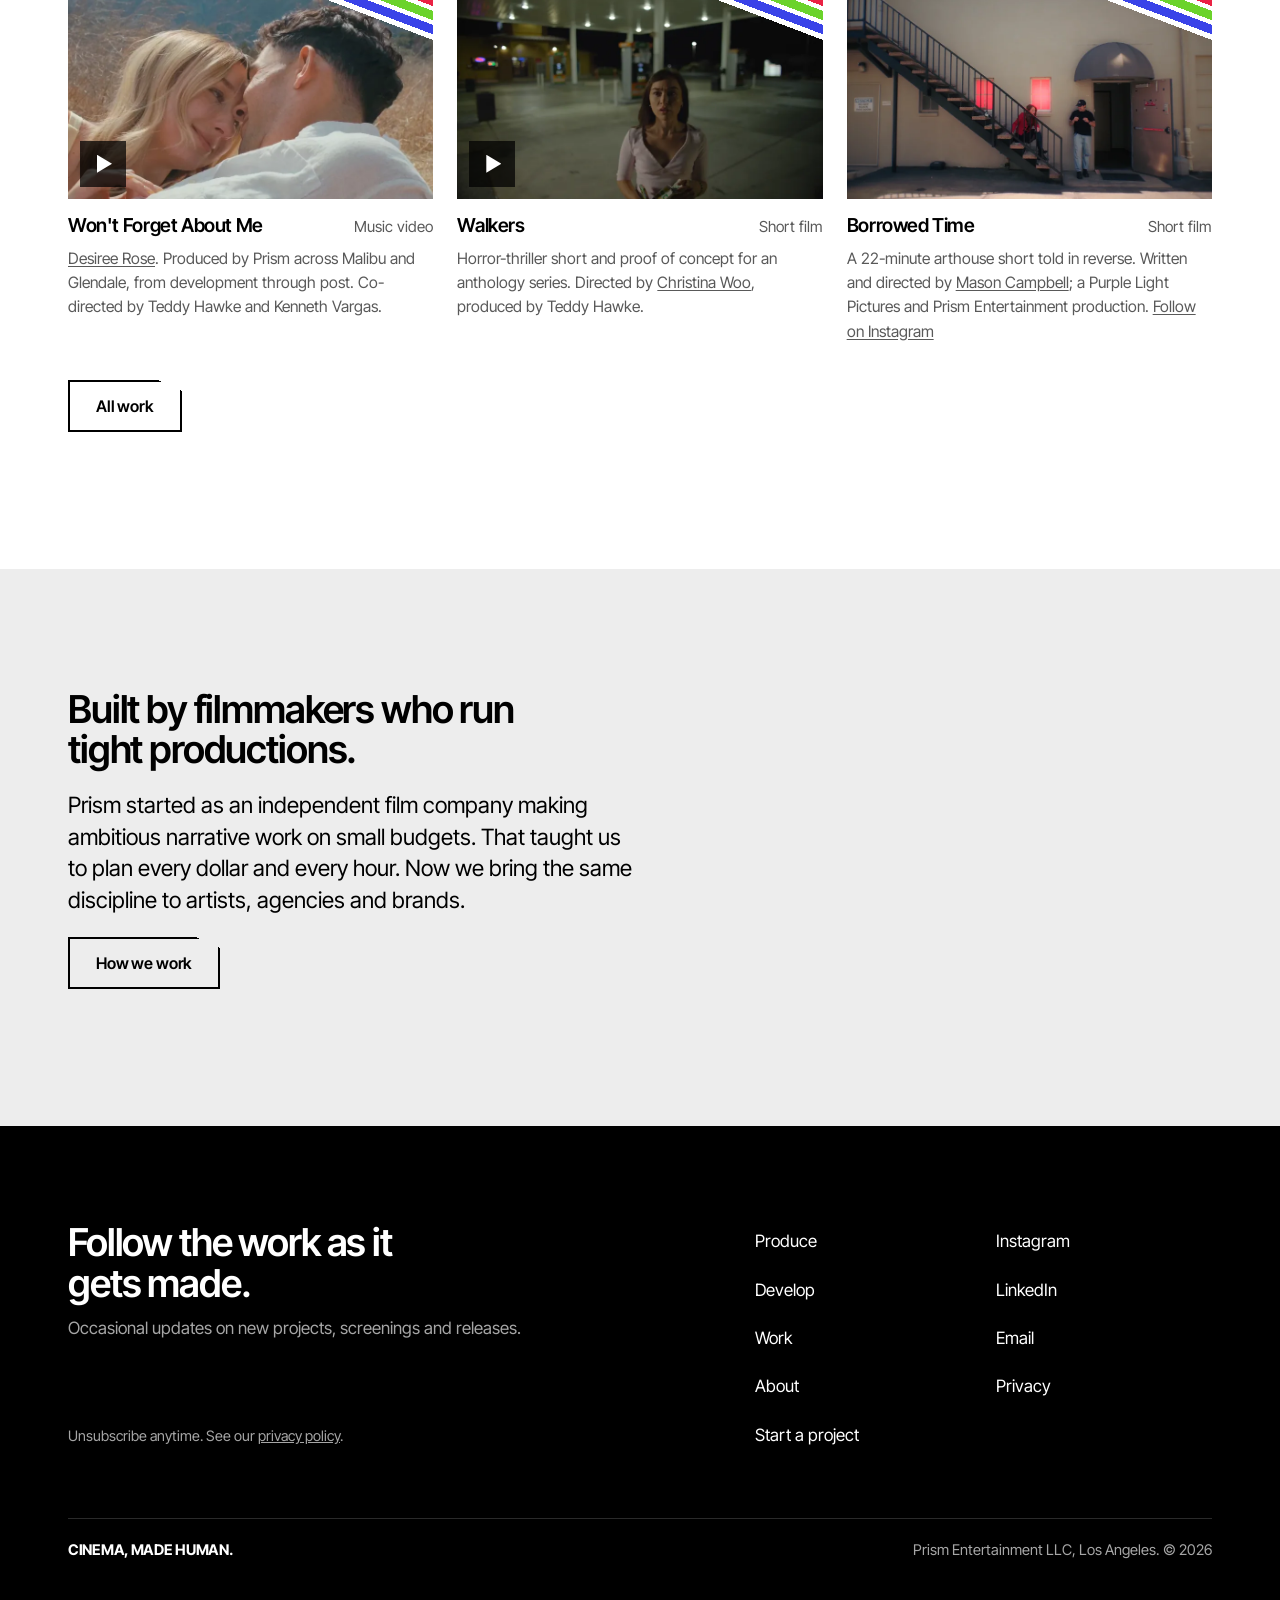
==== commit 0cc07a65: "Prepare for launch on prismentmt.com Remove the staging banner and noindex tag; add robots.txt; redi" ====
--- a/index.html
+++ b/index.html
@@ -9,13 +9,12 @@
 <meta property="og:title" content="Prism Entertainment | Production company in Los Angeles">
 <meta property="og:description" content="A Los Angeles production company built on resourceful producing. Bring the idea, the budget and the date, and let&#8217;s get it made.">
 <meta property="og:type" content="website">
-<meta name="robots" content="noindex">
 <link rel="preconnect" href="https://fonts.googleapis.com">
 <link rel="preconnect" href="https://fonts.gstatic.com" crossorigin>
 <link href="https://fonts.googleapis.com/css2?family=Inter+Tight:wght@400;500;600;700&display=swap" rel="stylesheet">
 <link rel="icon" href="assets/brand/prism-badge.svg" type="image/svg+xml">
 <link rel="apple-touch-icon" href="assets/brand/apple-touch-icon.png">
-<link rel="stylesheet" href="assets/site.css?v=202610291229">
+<link rel="stylesheet" href="assets/site.css?v=202610291253">
 <script>
 /* Homepage intro plays once per visit; skipped for reduced-motion users. */
 try {
@@ -45,7 +44,6 @@
 })();
 </script>
 <a class="skip" href="#main">Skip to content</a>
-<div class="draft-note">Staging preview. Highlighted text is placeholder copy for Teddy to replace.</div>
 <header class="site-header on-dark">
   <div class="wrap">
     <a class="logo" href="index.html" aria-label="Prism Entertainment home">
@@ -188,7 +186,7 @@
   <button class="player-close" type="button">Close</button>
   <div class="player-frame"></div>
 </dialog>
-<script src="assets/site.js?v=202610291229" defer></script>
+<script src="assets/site.js?v=202610291253" defer></script>
 <script>document.querySelectorAll("[data-year]").forEach(function(e){e.textContent=new Date().getFullYear()});</script>
 <script type="text/javascript" async src="https://subscribe-forms.beehiiv.com/attribution.js"></script>
 </body>
--- a/assets/site.css
+++ b/assets/site.css
@@ -635,3 +635,19 @@
 @media (min-width: 860px) { .package { grid-template-columns: 1fr 1fr; gap: 48px; } }
 .deck-sample a[hidden] { display: none; }
 .services-head + .service { border-top: 0; padding-top: clamp(24px, 4vw, 40px); }
+
+/* ---------- Develop intro: copy + proof ---------- */
+.dev-intro-grid { display: grid; gap: 36px; align-items: center; }
+.dev-proof { display: grid; grid-template-columns: 1fr 1fr; gap: 10px; --bg: var(--black); }
+.dev-proof-item { margin: 0; }
+.dev-proof-item:first-child { grid-column: 1 / -1; }
+.dev-proof-item .tile-frame { --lx: clamp(80px, 18vw, 120px); }
+.dev-proof-item:not(:first-child) .tile-frame { --lx: 64px; }
+.dev-proof-item figcaption { display: flex; justify-content: space-between; gap: 10px; margin-top: 8px; font-size: 0.92rem; color: var(--white); }
+.dev-proof-item figcaption span:first-child { font-family: var(--font); font-weight: 600; }
+.dev-proof-item .tile-play { width: 40px; height: 40px; }
+.dev-proof-item .tile-play::after { left: 15px; top: 12px; width: 12px; height: 16px; }
+@media (min-width: 900px) {
+  .dev-intro-grid { grid-template-columns: minmax(0, 1.05fr) minmax(0, 1fr); gap: 56px; }
+}
+.dev-proof-item:not(:first-child) figcaption { flex-direction: column; gap: 0; }
